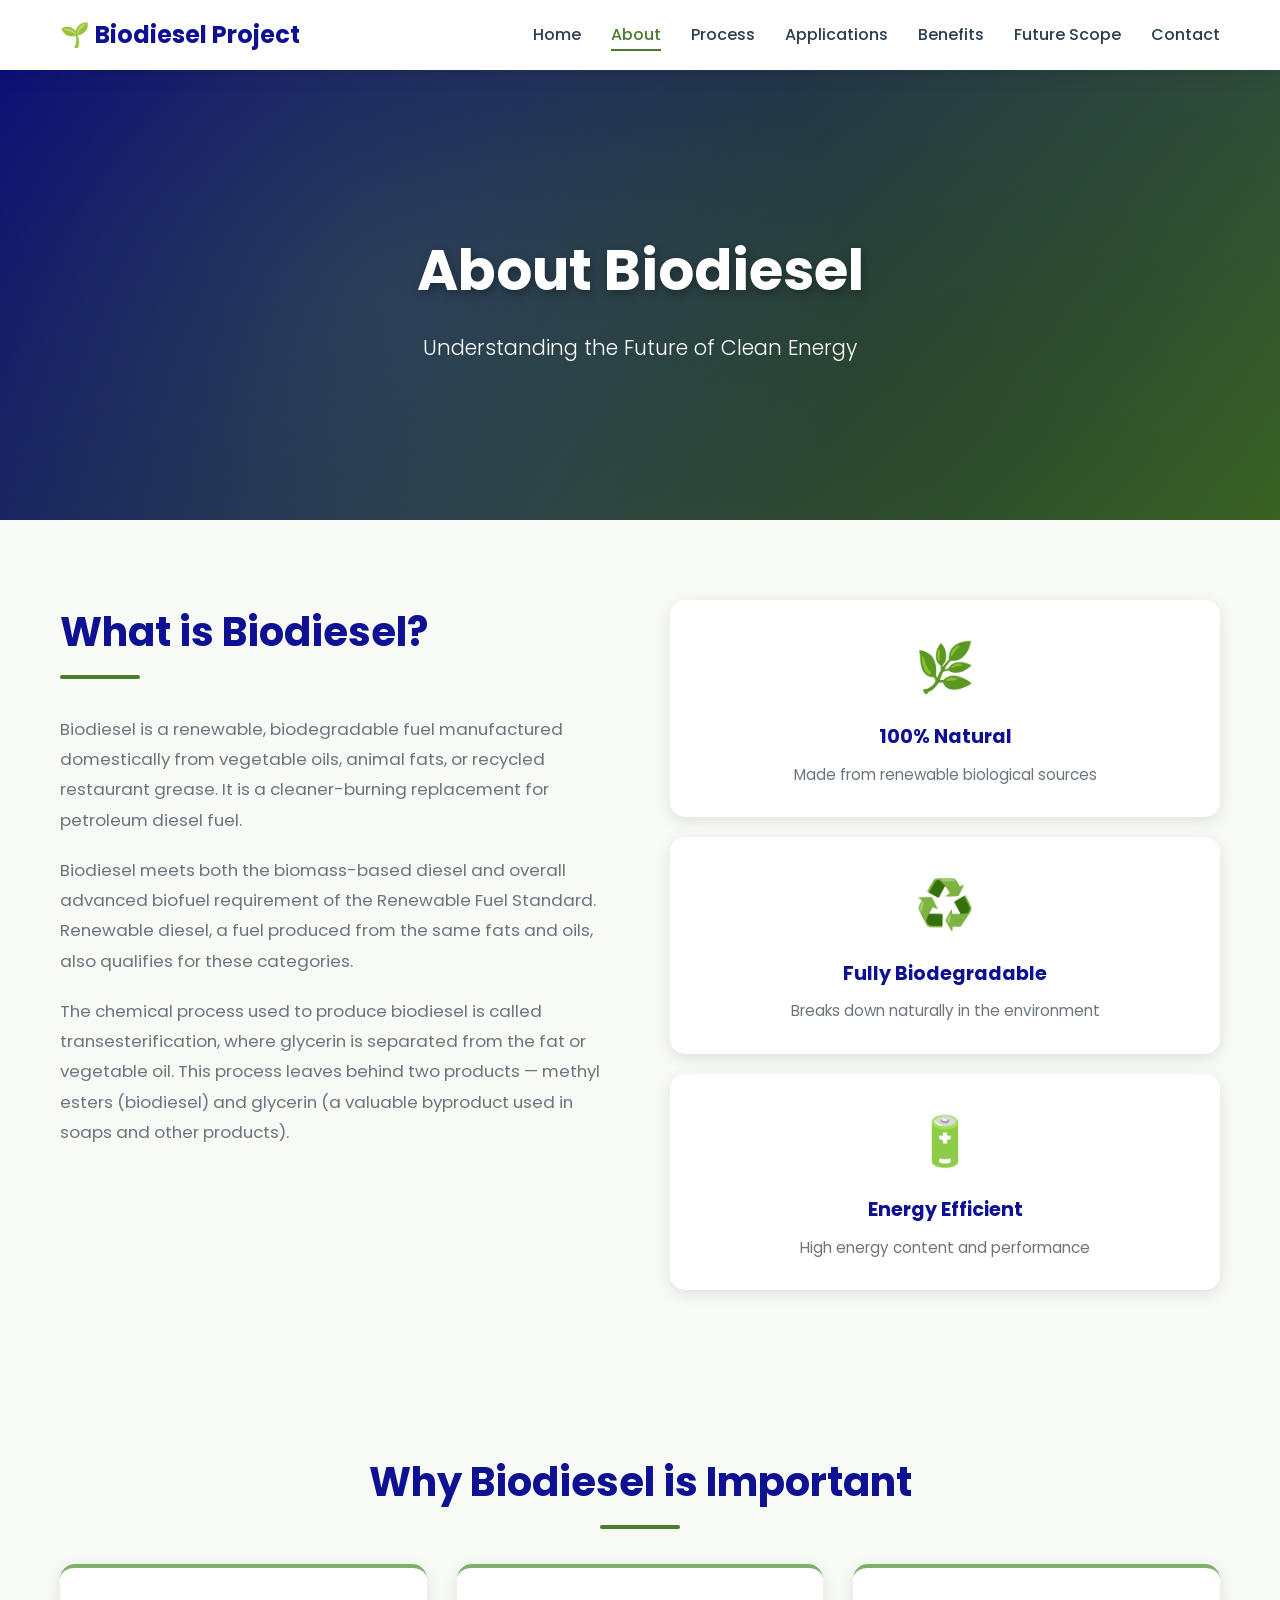
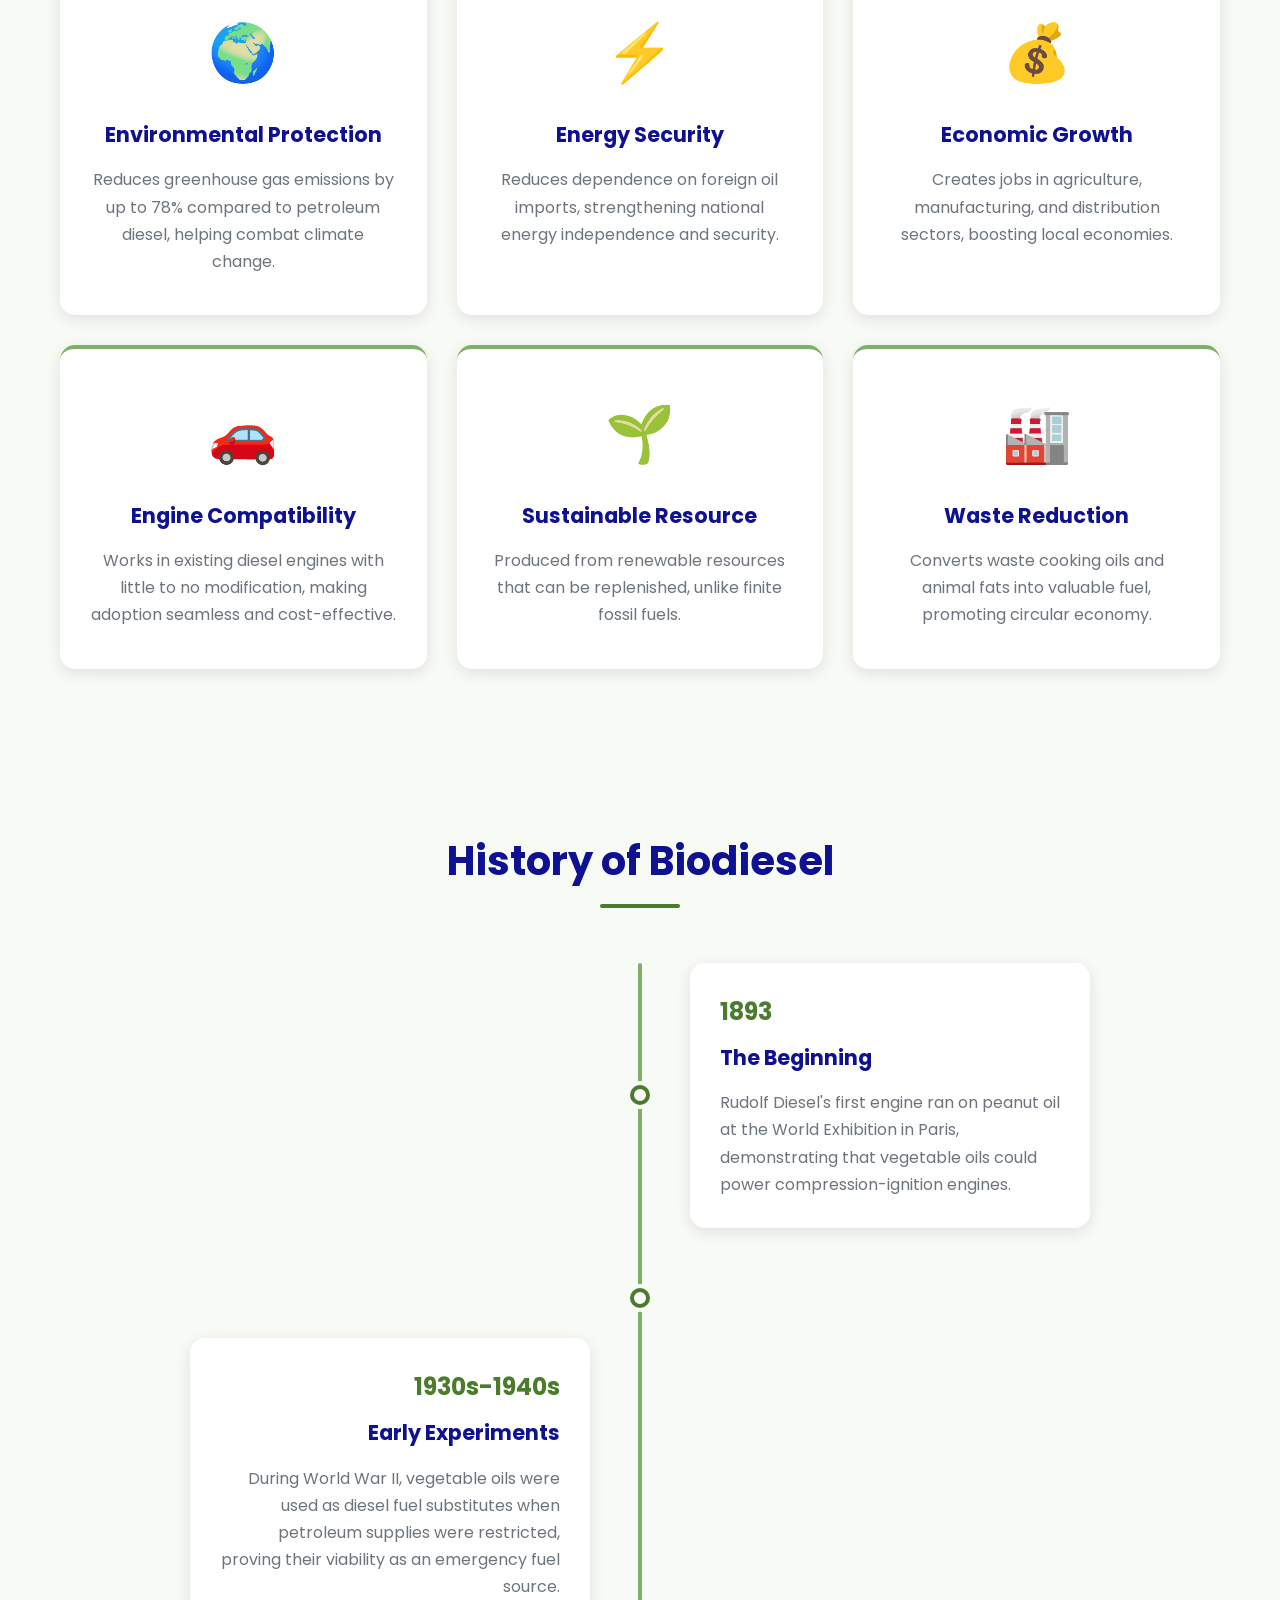
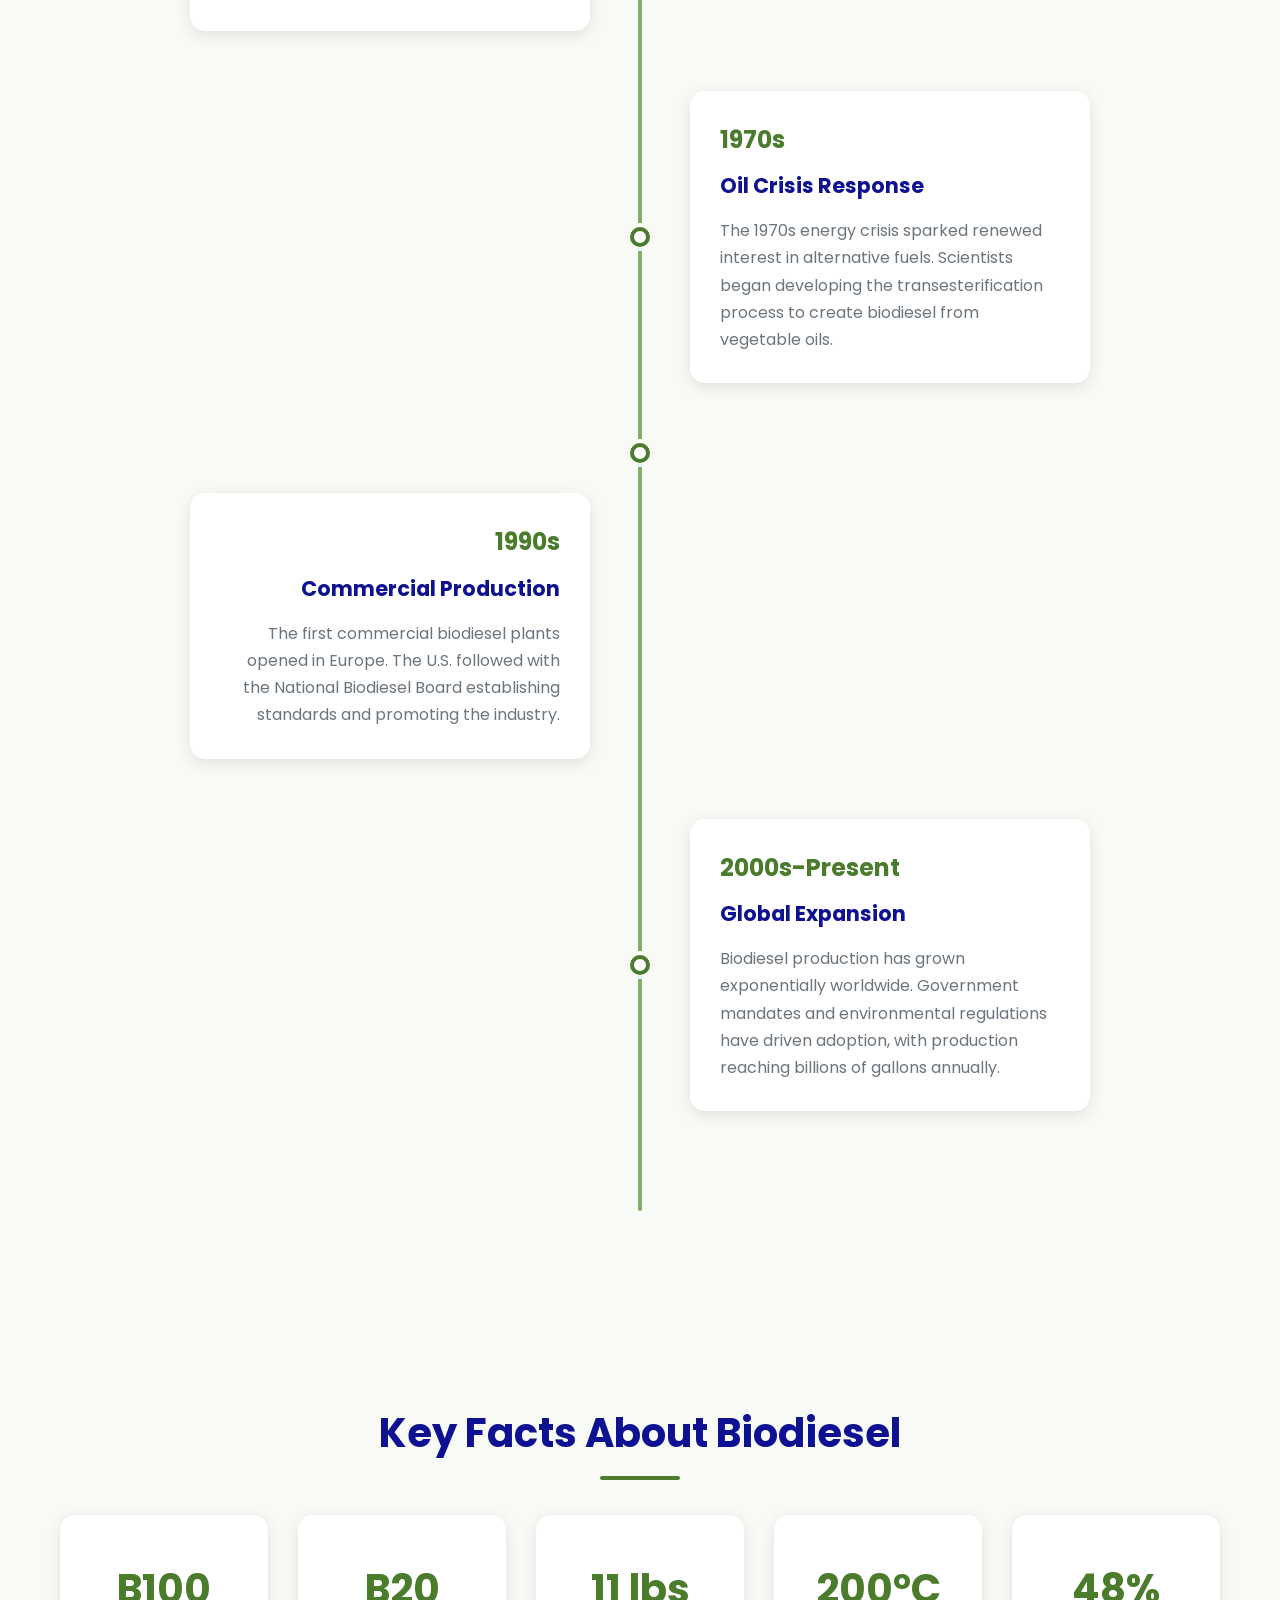
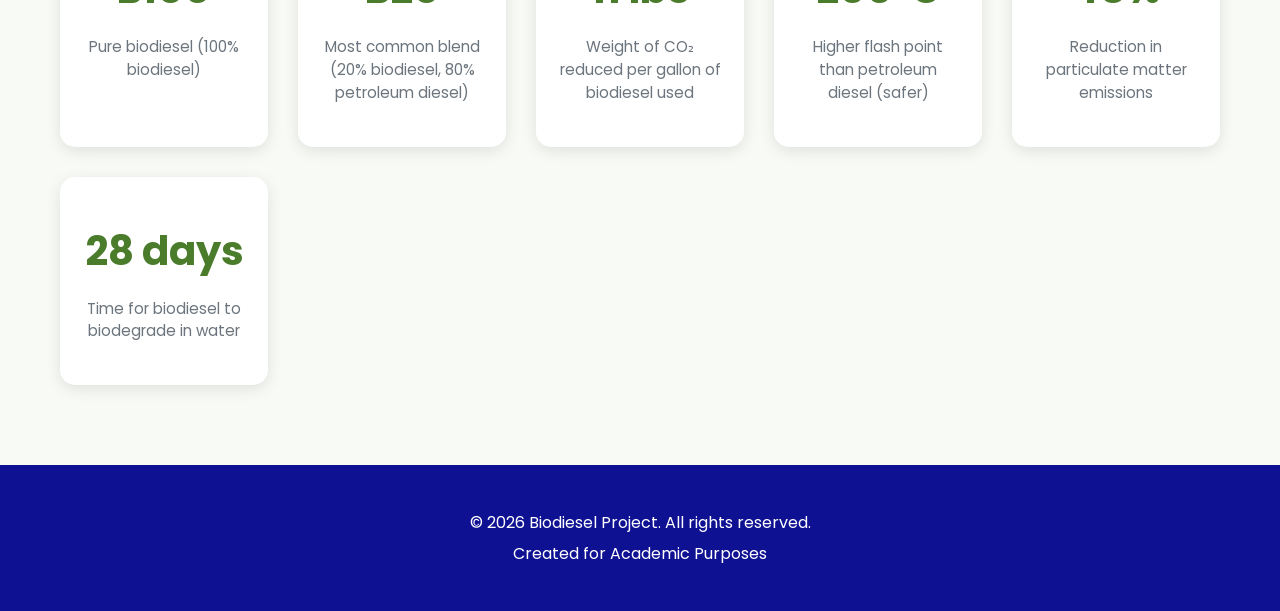
==== about.html @ 15bb2aa9 "done" ====
<!DOCTYPE html>
<html lang="en">
<head>
    <meta charset="UTF-8">
    <meta name="viewport" content="width=device-width, initial-scale=1.0">
    <title>About Biodiesel - Renewable & Eco-Friendly Fuel</title>
    <link rel="stylesheet" href="styles.css">
    <link href="https://fonts.googleapis.com/css2?family=Poppins:wght@300;400;600;700&display=swap" rel="stylesheet">
</head>
<body>
    <!-- Navigation -->
    <nav class="navbar">
        <div class="nav-container">
            <div class="nav-logo">🌱 Biodiesel Project</div>
            <ul class="nav-menu">
                <li><a href="index.html" class="nav-link">Home</a></li>
                <li><a href="about.html" class="nav-link active">About</a></li>
                <li><a href="process.html" class="nav-link">Process</a></li>
                <li><a href="applications.html" class="nav-link">Applications</a></li>
                <li><a href="benefits.html" class="nav-link">Benefits</a></li>
                <li><a href="future.html" class="nav-link">Future Scope</a></li>
                <li><a href="contact.html" class="nav-link">Contact</a></li>
            </ul>
            <div class="hamburger">
                <span></span>
                <span></span>
                <span></span>
            </div>
        </div>
    </nav>

    <!-- Page Header -->
    <section class="page-header">
        <div class="header-overlay"></div>
        <div class="header-content">
            <h1 class="page-title fade-in-up">About Biodiesel</h1>
            <p class="page-subtitle fade-in-up">Understanding the Future of Clean Energy</p>
        </div>
    </section>

    <!-- What is Biodiesel -->
    <section class="content-section">
        <div class="container">
            <div class="content-grid">
                <div class="content-text slide-in-left">
                    <h2 class="section-title">What is Biodiesel?</h2>
                    <p class="content-paragraph">
                        Biodiesel is a renewable, biodegradable fuel manufactured domestically from vegetable oils, 
                        animal fats, or recycled restaurant grease. It is a cleaner-burning replacement for petroleum 
                        diesel fuel.
                    </p>
                    <p class="content-paragraph">
                        Biodiesel meets both the biomass-based diesel and overall advanced biofuel requirement of the 
                        Renewable Fuel Standard. Renewable diesel, a fuel produced from the same fats and oils, also 
                        qualifies for these categories.
                    </p>
                    <p class="content-paragraph">
                        The chemical process used to produce biodiesel is called transesterification, where glycerin 
                        is separated from the fat or vegetable oil. This process leaves behind two products — methyl 
                        esters (biodiesel) and glycerin (a valuable byproduct used in soaps and other products).
                    </p>
                </div>
                <div class="content-visual slide-in-right">
                    <div class="visual-card">
                        <div class="icon-large">🌿</div>
                        <h3>100% Natural</h3>
                        <p>Made from renewable biological sources</p>
                    </div>
                    <div class="visual-card">
                        <div class="icon-large">♻️</div>
                        <h3>Fully Biodegradable</h3>
                        <p>Breaks down naturally in the environment</p>
                    </div>
                    <div class="visual-card">
                        <div class="icon-large">🔋</div>
                        <h3>Energy Efficient</h3>
                        <p>High energy content and performance</p>
                    </div>
                </div>
            </div>
        </div>
    </section>

    <!-- Why Biodiesel -->
    <section class="content-section alt-bg">
        <div class="container">
            <h2 class="section-title slide-in-left">Why Biodiesel is Important</h2>
            <div class="importance-grid fade-in-cards">
                <div class="importance-card">
                    <div class="importance-icon">🌍</div>
                    <h3>Environmental Protection</h3>
                    <p>Reduces greenhouse gas emissions by up to 78% compared to petroleum diesel, helping combat climate change.</p>
                </div>
                <div class="importance-card">
                    <div class="importance-icon">⚡</div>
                    <h3>Energy Security</h3>
                    <p>Reduces dependence on foreign oil imports, strengthening national energy independence and security.</p>
                </div>
                <div class="importance-card">
                    <div class="importance-icon">💰</div>
                    <h3>Economic Growth</h3>
                    <p>Creates jobs in agriculture, manufacturing, and distribution sectors, boosting local economies.</p>
                </div>
                <div class="importance-card">
                    <div class="importance-icon">🚗</div>
                    <h3>Engine Compatibility</h3>
                    <p>Works in existing diesel engines with little to no modification, making adoption seamless and cost-effective.</p>
                </div>
                <div class="importance-card">
                    <div class="importance-icon">🌱</div>
                    <h3>Sustainable Resource</h3>
                    <p>Produced from renewable resources that can be replenished, unlike finite fossil fuels.</p>
                </div>
                <div class="importance-card">
                    <div class="importance-icon">🏭</div>
                    <h3>Waste Reduction</h3>
                    <p>Converts waste cooking oils and animal fats into valuable fuel, promoting circular economy.</p>
                </div>
            </div>
        </div>
    </section>

    <!-- History -->
    <section class="content-section">
        <div class="container">
            <h2 class="section-title slide-in-left">History of Biodiesel</h2>
            <div class="timeline">
                <div class="timeline-item slide-in-left">
                    <div class="timeline-marker">
                        <div class="timeline-dot"></div>
                    </div>
                    <div class="timeline-content">
                        <div class="timeline-year">1893</div>
                        <h3>The Beginning</h3>
                        <p>
                            Rudolf Diesel's first engine ran on peanut oil at the World Exhibition in Paris, 
                            demonstrating that vegetable oils could power compression-ignition engines.
                        </p>
                    </div>
                </div>
                <div class="timeline-item slide-in-right">
                    <div class="timeline-marker">
                        <div class="timeline-dot"></div>
                    </div>
                    <div class="timeline-content">
                        <div class="timeline-year">1930s-1940s</div>
                        <h3>Early Experiments</h3>
                        <p>
                            During World War II, vegetable oils were used as diesel fuel substitutes when petroleum 
                            supplies were restricted, proving their viability as an emergency fuel source.
                        </p>
                    </div>
                </div>
                <div class="timeline-item slide-in-left">
                    <div class="timeline-marker">
                        <div class="timeline-dot"></div>
                    </div>
                    <div class="timeline-content">
                        <div class="timeline-year">1970s</div>
                        <h3>Oil Crisis Response</h3>
                        <p>
                            The 1970s energy crisis sparked renewed interest in alternative fuels. Scientists began 
                            developing the transesterification process to create biodiesel from vegetable oils.
                        </p>
                    </div>
                </div>
                <div class="timeline-item slide-in-right">
                    <div class="timeline-marker">
                        <div class="timeline-dot"></div>
                    </div>
                    <div class="timeline-content">
                        <div class="timeline-year">1990s</div>
                        <h3>Commercial Production</h3>
                        <p>
                            The first commercial biodiesel plants opened in Europe. The U.S. followed with the 
                            National Biodiesel Board establishing standards and promoting the industry.
                        </p>
                    </div>
                </div>
                <div class="timeline-item slide-in-left">
                    <div class="timeline-marker">
                        <div class="timeline-dot"></div>
                    </div>
                    <div class="timeline-content">
                        <div class="timeline-year">2000s-Present</div>
                        <h3>Global Expansion</h3>
                        <p>
                            Biodiesel production has grown exponentially worldwide. Government mandates and 
                            environmental regulations have driven adoption, with production reaching billions of gallons annually.
                        </p>
                    </div>
                </div>
            </div>
        </div>
    </section>

    <!-- Key Facts -->
    <section class="content-section alt-bg">
        <div class="container">
            <h2 class="section-title slide-in-left">Key Facts About Biodiesel</h2>
            <div class="facts-grid fade-in-cards">
                <div class="fact-card">
                    <div class="fact-number">B100</div>
                    <p>Pure biodiesel (100% biodiesel)</p>
                </div>
                <div class="fact-card">
                    <div class="fact-number">B20</div>
                    <p>Most common blend (20% biodiesel, 80% petroleum diesel)</p>
                </div>
                <div class="fact-card">
                    <div class="fact-number">11 lbs</div>
                    <p>Weight of CO₂ reduced per gallon of biodiesel used</p>
                </div>
                <div class="fact-card">
                    <div class="fact-number">200°C</div>
                    <p>Higher flash point than petroleum diesel (safer)</p>
                </div>
                <div class="fact-card">
                    <div class="fact-number">48%</div>
                    <p>Reduction in particulate matter emissions</p>
                </div>
                <div class="fact-card">
                    <div class="fact-number">28 days</div>
                    <p>Time for biodiesel to biodegrade in water</p>
                </div>
            </div>
        </div>
    </section>

    <!-- Footer -->
    <footer class="footer">
        <div class="container">
            <p>&copy; 2026 Biodiesel Project. All rights reserved.</p>
            <p>Created for Academic Purposes</p>
        </div>
    </footer>

    <script src="script.js"></script>
</body>
</html>
---- styles.css ----
* {
    margin: 0;
    padding: 0;
    box-sizing: border-box;
}

:root {
    --primary-green: #0f1193;
    --accent-green: #4a7c2c;
    --light-green: #7fb069;
    --bg-light: #f8faf6;
    --bg-white: #ffffff;
    --text-dark: #2c3e50;
    --text-light: #6c757d;
    --shadow: rgba(0, 0, 0, 0.1);
    --transition: all 0.3s cubic-bezier(0.4, 0, 0.2, 1);
}

body {
    font-family: 'Poppins', sans-serif;
    color: var(--text-dark);
    background-color: var(--bg-light);
    line-height: 1.6;
    overflow-x: hidden;
}

.container {
    max-width: 1200px;
    margin: 0 auto;
    padding: 0 20px;
}

/* ========================
   NAVIGATION
   ======================== */

.navbar {
    position: fixed;
    top: 0;
    width: 100%;
    background: rgba(255, 255, 255, 0.95);
    backdrop-filter: blur(10px);
    box-shadow: 0 2px 20px var(--shadow);
    z-index: 1000;
    transition: var(--transition);
}

.nav-container {
    max-width: 1200px;
    margin: 0 auto;
    padding: 0 20px;
    display: flex;
    justify-content: space-between;
    align-items: center;
    height: 70px;
}

.nav-logo {
    font-size: 1.5rem;
    font-weight: 700;
    color: var(--primary-green);
    cursor: pointer;
}

.nav-menu {
    display: flex;
    list-style: none;
    gap: 30px;
}

.nav-link {
    color: var(--text-dark);
    text-decoration: none;
    font-weight: 500;
    position: relative;
    transition: var(--transition);
    padding: 5px 0;
}

.nav-link::after {
    content: '';
    position: absolute;
    bottom: 0;
    left: 0;
    width: 0;
    height: 2px;
    background: var(--accent-green);
    transition: var(--transition);
}

.nav-link:hover::after,
.nav-link.active::after {
    width: 100%;
}

.nav-link.active {
    color: var(--accent-green);
}

.hamburger {
    display: none;
    flex-direction: column;
    cursor: pointer;
    gap: 4px;
}

.hamburger span {
    width: 25px;
    height: 3px;
    background: var(--primary-green);
    border-radius: 3px;
    transition: var(--transition);
}

/* ========================
   HERO SECTION
   ======================== */

.hero {
    position: relative;
    height: 100vh;
    display: flex;
    align-items: center;
    justify-content: center;
    background-image: url(images/new.image.jpeg);
   
    background-size: cover;
    /* background: linear-gradient(135deg, var(--primary-green) 0%, var(--accent-green) 100%); */
    
}

.hero::before {
    content: '';
    position: absolute;
    width: 200%;
    height: 200%;
    background: 
        radial-gradient(circle at 20% 50%, rgba(127, 176, 105, 0.2) 0%, transparent 50%),
        radial-gradient(circle at 80% 80%, rgba(45, 80, 22, 0.3) 0%, transparent 50%);
    animation: gradient-shift 15s ease infinite;
}

@keyframes gradient-shift {
    0%, 100% { transform: translate(0, 0) rotate(0deg); }
    50% { transform: translate(-10%, -10%) rotate(5deg); }
}

.hero-overlay {
    position: absolute;
    inset: 0;
    background: rgba(0, 0, 0, 0.3);
}

.hero-content {
    position: relative;
    text-align: center;
    color: white;
    z-index: 2;
    padding: 20px;
}

.hero-title {
    font-size: 5rem;
    font-weight: 700;
    margin-bottom: 10px;
    text-shadow: 2px 4px 10px rgba(0, 0, 0, 0.3);
    letter-spacing: 2px;
}

.hero-subtitle {
    font-size: 2rem;
    font-weight: 400;
    margin-bottom: 15px;
    opacity: 0.95;
}

.hero-tagline {
    font-size: 1.2rem;
    margin-bottom: 40px;
    opacity: 0.9;
    font-weight: 300;
}

.hero-cta {
    display: flex;
    gap: 20px;
    justify-content: center;
    flex-wrap: wrap;
}

.btn {
    padding: 15px 40px;
    border-radius: 50px;
    text-decoration: none;
    font-weight: 600;
    transition: var(--transition);
    cursor: pointer;
    border: none;
    font-size: 1rem;
}

.btn-primary {
    background: white;
    color: var(--primary-green);
    box-shadow: 0 4px 15px rgba(0, 0, 0, 0.2);
}

.btn-primary:hover {
    transform: translateY(-3px);
    box-shadow: 0 6px 25px rgba(0, 0, 0, 0.3);
}

.btn-secondary {
    background: transparent;
    color: white;
    border: 2px solid white;
}

.btn-secondary:hover {
    background: white;
    color: var(--primary-green);
    transform: translateY(-3px);
}

.scroll-indicator {
    position: absolute;
    bottom: 40px;
    left: 50%;
    transform: translateX(-50%);
}

.scroll-arrow {
    width: 30px;
    height: 50px;
    border: 2px solid white;
    border-radius: 20px;
    position: relative;
}

.scroll-arrow::after {
    content: '';
    position: absolute;
    top: 10px;
    left: 50%;
    transform: translateX(-50%);
    width: 6px;
    height: 6px;
    background: white;
    border-radius: 50%;
    animation: scroll-down 2s infinite;
}

@keyframes scroll-down {
    0% { top: 10px; opacity: 1; }
    100% { top: 30px; opacity: 0; }
}

/* ========================
   ANIMATIONS
   ======================== */

.fade-in-up {
    opacity: 0;
    animation: fadeInUp 1s ease forwards;
}

@keyframes fadeInUp {
    to {
        opacity: 1;
        transform: translateY(0);
    }
    from {
        opacity: 0;
        transform: translateY(30px);
    }
}

.fade-in-cards {
    opacity: 0;
}

.fade-in-cards.animate {
    animation: fadeIn 0.8s ease forwards;
}

@keyframes fadeIn {
    to { opacity: 1; }
}

.slide-in-left {
    opacity: 0;
    transform: translateX(-50px);
}

.slide-in-left.animate {
    animation: slideInLeft 0.8s ease forwards;
}

@keyframes slideInLeft {
    to {
        opacity: 1;
        transform: translateX(0);
    }
}

.slide-in-right {
    opacity: 0;
    transform: translateX(50px);
}

.slide-in-right.animate {
    animation: slideInRight 0.8s ease forwards;
}

@keyframes slideInRight {
    to {
        opacity: 1;
        transform: translateX(0);
    }
}

/* ========================
   SECTIONS
   ======================== */

.project-details {
    padding: 80px 0;
    background: white;
}

.detail-grid {
    display: grid;
    grid-template-columns: repeat(auto-fit, minmax(300px, 1fr));
    gap: 30px;
    margin-top: 40px;
}

.detail-card {
    background: var(--bg-light);
    padding: 40px 30px;
    border-radius: 15px;
    text-align: center;
    transition: var(--transition);
    border: 2px solid transparent;
}

.detail-card:hover {
    transform: translateY(-10px);
    box-shadow: 0 10px 30px var(--shadow);
    border-color: var(--light-green);
}

.detail-icon {
    font-size: 3rem;
    margin-bottom: 20px;
}

.detail-card h3 {
    font-size: 1.5rem;
    color: var(--primary-green);
    margin-bottom: 10px;
}

.detail-card p {
    color: var(--text-light);
    font-size: 1rem;
}

.detail-meta {
    font-size: 0.9rem;
    margin-top: 5px;
}

/* ========================
   TEAM SECTION
   ======================== */

.team-section {
    padding: 80px 0;
    background: var(--bg-light);
}

.section-title {
    font-size: 2.5rem;
    color: var(--primary-green);
    text-align: center;
    margin-bottom: 50px;
    position: relative;
}

.section-title::after {
    content: '';
    position: absolute;
    bottom: -15px;
    left: 50%;
    transform: translateX(-50%);
    width: 80px;
    height: 4px;
    background: var(--accent-green);
    border-radius: 2px;
}

.team-grid {
    display: grid;
    grid-template-columns: repeat(auto-fit, minmax(250px, 1fr));
    gap: 30px;
}

.team-card {
    background: white;
    padding: 40px 20px;
    border-radius: 15px;
    text-align: center;
    transition: var(--transition);
    box-shadow: 0 4px 15px var(--shadow);
}

.team-card:hover {
    transform: translateY(-10px) scale(1.02);
    box-shadow: 0 8px 25px rgba(74, 124, 44, 0.2);
}

.team-avatar {
    font-size: 4rem;
    margin-bottom: 20px;
}

.team-card h3 {
    font-size: 1.3rem;
    color: var(--primary-green);
    margin-bottom: 8px;
}

.team-role {
    color: var(--accent-green);
    font-weight: 500;
    margin-bottom: 5px;
}

.team-id {
    color: var(--text-light);
    font-size: 0.9rem;
}

/* ========================
   INTRO SECTION
   ======================== */

.intro-section {
    padding: 80px 0;
    background: white;
}

.intro-content {
    display: grid;
    grid-template-columns: 1fr 1fr;
    gap: 60px;
    align-items: center;
}

.intro-text h2 {
    text-align: left;
}

.intro-text h2::after {
    left: 0;
    transform: none;
}

.intro-paragraph {
    margin-bottom: 20px;
    color: var(--text-light);
    line-height: 1.8;
    font-size: 1.05rem;
}

.intro-stats {
    display: flex;
    gap: 30px;
    margin-top: 40px;
}

.stat-item {
    text-align: center;
}

.stat-number {
    font-size: 2.5rem;
    font-weight: 700;
    color: var(--accent-green);
    margin-bottom: 5px;
}

.stat-label {
    color: var(--text-light);
    font-size: 0.9rem;
}

.intro-image {
    position: relative;
}

.image-placeholder {
    background: linear-gradient(135deg, var(--light-green), var(--accent-green));
    border-radius: 20px;
    height: 400px;
    display: flex;
    align-items: center;
    justify-content: center;
    position: relative;
    overflow: hidden;
    box-shadow: 0 10px 40px rgba(74, 124, 44, 0.3);
}

.fuel-drop-animation {
    position: relative;
    width: 100%;
    height: 100%;
}

.drop {
    position: absolute;
    width: 20px;
    height: 30px;
    background: rgba(255, 255, 255, 0.6);
    border-radius: 50% 50% 50% 0;
    transform: rotate(-45deg);
    animation: dropFall 3s ease-in-out infinite;
}

.drop:nth-child(1) {
    left: 30%;
    animation-delay: 0s;
}

.drop:nth-child(2) {
    left: 50%;
    animation-delay: 1s;
}

.drop:nth-child(3) {
    left: 70%;
    animation-delay: 2s;
}

@keyframes dropFall {
    0% {
        top: -10%;
        opacity: 0;
    }
    10% {
        opacity: 1;
    }
    90% {
        opacity: 1;
    }
    100% {
        top: 110%;
        opacity: 0;
    }
}

/* ========================
   FOOTER
   ======================== */

.footer {
    background: var(--primary-green);
    color: white;
    padding: 40px 0;
    text-align: center;
}

.footer p {
    margin: 5px 0;
}

/* ========================
   PAGE HEADER
   ======================== */

.page-header {
    position: relative;
    height: 50vh;
    min-height: 400px;
    display: flex;
    align-items: center;
    justify-content: center;
    background: linear-gradient(135deg, var(--primary-green) 0%, var(--accent-green) 100%);
    margin-top: 70px;
    overflow: hidden;
}

.page-header::before {
    content: '';
    position: absolute;
    inset: 0;
    background: 
        radial-gradient(circle at 30% 50%, rgba(127, 176, 105, 0.2) 0%, transparent 50%),
        radial-gradient(circle at 70% 70%, rgba(45, 80, 22, 0.3) 0%, transparent 50%);
    animation: gradient-shift 12s ease infinite;
}

.header-overlay {
    position: absolute;
    inset: 0;
    background: rgba(0, 0, 0, 0.2);
}

.header-content {
    position: relative;
    text-align: center;
    color: white;
    z-index: 2;
    padding: 20px;
}

.page-title {
    font-size: 3.5rem;
    font-weight: 700;
    margin-bottom: 15px;
    text-shadow: 2px 4px 10px rgba(0, 0, 0, 0.3);
}

.page-subtitle {
    font-size: 1.3rem;
    opacity: 0.95;
    font-weight: 300;
}

/* ========================
   CONTENT SECTIONS
   ======================== */

.content-section {
    padding: 80px 0;
}

.alt-bg {
    background: var(--bg-light);
}

.content-grid {
    display: grid;
    grid-template-columns: 1fr 1fr;
    gap: 60px;
    align-items: start;
}

.content-text h2 {
    text-align: left;
}

.content-text h2::after {
    left: 0;
    transform: none;
}

.content-paragraph {
    margin-bottom: 20px;
    color: var(--text-light);
    line-height: 1.8;
    font-size: 1.05rem;
}

.content-visual {
    display: flex;
    flex-direction: column;
    gap: 20px;
}

.visual-card {
    background: white;
    padding: 30px;
    border-radius: 15px;
    text-align: center;
    box-shadow: 0 4px 15px var(--shadow);
    transition: var(--transition);
}

.visual-card:hover {
    transform: translateX(10px);
    box-shadow: 0 8px 25px rgba(74, 124, 44, 0.2);
}

.icon-large {
    font-size: 3rem;
    margin-bottom: 15px;
}

.visual-card h3 {
    color: var(--primary-green);
    margin-bottom: 10px;
    font-size: 1.2rem;
}

.visual-card p {
    color: var(--text-light);
    font-size: 0.95rem;
}

/* ========================
   IMPORTANCE GRID
   ======================== */

.importance-grid {
    display: grid;
    grid-template-columns: repeat(auto-fit, minmax(300px, 1fr));
    gap: 30px;
    margin-top: 50px;
}

.importance-card {
    background: white;
    padding: 40px 30px;
    border-radius: 15px;
    text-align: center;
    transition: var(--transition);
    box-shadow: 0 4px 15px var(--shadow);
    border-top: 4px solid var(--light-green);
}

.importance-card:hover {
    transform: translateY(-10px);
    box-shadow: 0 10px 30px rgba(74, 124, 44, 0.2);
    border-top-color: var(--accent-green);
}

.importance-icon {
    font-size: 3.5rem;
    margin-bottom: 20px;
}

.importance-card h3 {
    color: var(--primary-green);
    margin-bottom: 15px;
    font-size: 1.3rem;
}

.importance-card p {
    color: var(--text-light);
    line-height: 1.7;
    font-size: 1rem;
}

/* ========================
   TIMELINE
   ======================== */

.timeline {
    position: relative;
    max-width: 900px;
    margin: 50px auto;
    padding: 20px 0;
}

.timeline::before {
    content: '';
    position: absolute;
    left: 50%;
    transform: translateX(-50%);
    width: 4px;
    height: 100%;
    background: var(--light-green);
    border-radius: 2px;
}

.timeline-item {
    display: grid;
    grid-template-columns: 1fr 40px 1fr;
    gap: 30px;
    margin-bottom: 60px;
    position: relative;
}

.timeline-item:nth-child(even) .timeline-content {
    grid-column: 1;
    text-align: right;
}

.timeline-item:nth-child(even) .timeline-marker {
    grid-column: 2;
}

.timeline-item:nth-child(odd) .timeline-content {
    grid-column: 3;
    text-align: left;
}

.timeline-item:nth-child(odd) .timeline-marker {
    grid-column: 2;
}

.timeline-marker {
    display: flex;
    justify-content: center;
    align-items: center;
}

.timeline-dot {
    width: 20px;
    height: 20px;
    background: white;
    border: 4px solid var(--accent-green);
    border-radius: 50%;
    box-shadow: 0 0 0 4px var(--bg-light);
    position: relative;
    z-index: 2;
}

.timeline-content {
    background: white;
    padding: 30px;
    border-radius: 15px;
    box-shadow: 0 4px 15px var(--shadow);
    transition: var(--transition);
}

.timeline-content:hover {
    transform: scale(1.03);
    box-shadow: 0 8px 25px rgba(74, 124, 44, 0.2);
}

.timeline-year {
    font-size: 1.5rem;
    font-weight: 700;
    color: var(--accent-green);
    margin-bottom: 10px;
}

.timeline-content h3 {
    color: var(--primary-green);
    margin-bottom: 15px;
    font-size: 1.3rem;
}

.timeline-content p {
    color: var(--text-light);
    line-height: 1.7;
}

/* ========================
   FACTS GRID
   ======================== */

.facts-grid {
    display: grid;
    grid-template-columns: repeat(auto-fit, minmax(200px, 1fr));
    gap: 30px;
    margin-top: 50px;
}

.fact-card {
    background: white;
    padding: 40px 20px;
    border-radius: 15px;
    text-align: center;
    box-shadow: 0 4px 15px var(--shadow);
    transition: var(--transition);
    border: 2px solid transparent;
}

.fact-card:hover {
    transform: translateY(-5px) rotate(2deg);
    box-shadow: 0 10px 30px rgba(74, 124, 44, 0.2);
    border-color: var(--light-green);
}

.fact-number {
    font-size: 2.5rem;
    font-weight: 700;
    color: var(--accent-green);
    margin-bottom: 15px;
}

.fact-card p {
    color: var(--text-light);
    font-size: 0.95rem;
    line-height: 1.5;
}

/* ========================
   RESPONSIVE DESIGN
   ======================== */

@media (max-width: 768px) {
    .nav-menu {
        position: fixed;
        left: -100%;
        top: 70px;
        flex-direction: column;
        background: white;
        width: 100%;
        text-align: center;
        transition: var(--transition);
        box-shadow: 0 10px 27px var(--shadow);
        padding: 20px 0;
    }

    .nav-menu.active {
        left: 0;
    }

    .hamburger {
        display: flex;
    }

    .hamburger.active span:nth-child(1) {
        transform: rotate(45deg) translate(5px, 5px);
    }

    .hamburger.active span:nth-child(2) {
        opacity: 0;
    }

    .hamburger.active span:nth-child(3) {
        transform: rotate(-45deg) translate(7px, -6px);
    }

    .hero-title {
        font-size: 3rem;
    }

    .hero-subtitle {
        font-size: 1.5rem;
    }

    .intro-content {
        grid-template-columns: 1fr;
    }

    .intro-stats {
        flex-wrap: wrap;
    }

    .detail-grid,
    .team-grid {
        grid-template-columns: 1fr;
    }

    .page-title {
        font-size: 2.5rem;
    }

    .content-grid {
        grid-template-columns: 1fr;
        gap: 40px;
    }

    .timeline::before {
        left: 20px;
    }

    .timeline-item {
        grid-template-columns: 40px 1fr;
        gap: 20px;
    }

    .timeline-item:nth-child(even) .timeline-content,
    .timeline-item:nth-child(odd) .timeline-content {
        grid-column: 2;
        text-align: left;
    }

    .timeline-item:nth-child(even) .timeline-marker,
    .timeline-item:nth-child(odd) .timeline-marker {
        grid-column: 1;
    }
}

/* ========================
   APPLICATIONS PAGE
   ======================== */

.applications-grid {
    display: grid;
    grid-template-columns: repeat(auto-fit, minmax(320px, 1fr));
    gap: 30px;
    margin-top: 50px;
}

.app-card {
    background: white;
    padding: 40px 30px;
    border-radius: 20px;
    box-shadow: 0 4px 20px var(--shadow);
    transition: var(--transition);
    border-top: 4px solid var(--light-green);
    position: relative;
    overflow: hidden;
}

.app-card::before {
    content: '';
    position: absolute;
    top: 0;
    left: -100%;
    width: 100%;
    height: 100%;
    background: linear-gradient(90deg, transparent, rgba(127, 176, 105, 0.1), transparent);
    transition: left 0.5s ease;
}

.app-card:hover::before {
    left: 100%;
}

.app-card:hover {
    transform: translateY(-10px);
    box-shadow: 0 12px 35px rgba(74, 124, 44, 0.2);
    border-top-color: var(--accent-green);
}

.app-icon {
    font-size: 4rem;
    margin-bottom: 20px;
    text-align: center;
    animation: iconFloat 3s ease-in-out infinite;
}

@keyframes iconFloat {
    0%, 100% { transform: translateY(0); }
    50% { transform: translateY(-10px); }
}

.app-card h3 {
    color: var(--primary-green);
    font-size: 1.4rem;
    margin-bottom: 15px;
}

.app-card p {
    color: var(--text-light);
    line-height: 1.8;
    font-size: 1rem;
    margin-bottom: 20px;
}

.app-stats {
    display: flex;
    gap: 10px;
    flex-wrap: wrap;
}

.stat-badge {
    background: linear-gradient(135deg, var(--light-green), var(--accent-green));
    color: white;
    padding: 8px 20px;
    border-radius: 20px;
    font-size: 0.9rem;
    font-weight: 600;
}

/* Sector Cards */
.sector-grid {
    display: grid;
    grid-template-columns: repeat(auto-fit, minmax(450px, 1fr));
    gap: 30px;
    margin-top: 50px;
}

.sector-card {
    background: white;
    padding: 35px;
    border-radius: 20px;
    box-shadow: 0 4px 20px var(--shadow);
    transition: var(--transition);
}

.sector-card:hover {
    transform: scale(1.02);
    box-shadow: 0 8px 30px rgba(74, 124, 44, 0.2);
}

.sector-header {
    display: flex;
    align-items: center;
    gap: 20px;
    margin-bottom: 25px;
    padding-bottom: 20px;
    border-bottom: 2px solid var(--bg-light);
}

.sector-icon {
    font-size: 3rem;
    flex-shrink: 0;
}

.sector-card h3 {
    color: var(--primary-green);
    font-size: 1.4rem;
}

.sector-list {
    list-style: none;
    padding: 0;
}

.sector-list li {
    padding: 12px 0 12px 35px;
    color: var(--text-light);
    position: relative;
    line-height: 1.6;
    transition: var(--transition);
}

.sector-list li::before {
    content: '✓';
    position: absolute;
    left: 0;
    color: var(--accent-green);
    font-weight: 700;
    font-size: 1.2rem;
}

.sector-list li:hover {
    color: var(--primary-green);
    padding-left: 40px;
}

/* Special Applications */
.special-apps {
    display: grid;
    grid-template-columns: repeat(auto-fit, minmax(350px, 1fr));
    gap: 30px;
    margin-top: 50px;
}

.special-card {
    background: linear-gradient(135deg, white 0%, var(--bg-light) 100%);
    padding: 40px 30px;
    border-radius: 20px;
    box-shadow: 0 4px 20px var(--shadow);
    transition: var(--transition);
    text-align: center;
    border: 2px solid transparent;
}

.special-card:hover {
    transform: translateY(-8px) rotate(1deg);
    box-shadow: 0 12px 35px rgba(74, 124, 44, 0.25);
    border-color: var(--light-green);
}

.special-badge {
    width: 80px;
    height: 80px;
    margin: 0 auto 20px;
    background: linear-gradient(135deg, var(--light-green), var(--accent-green));
    border-radius: 50%;
    display: flex;
    align-items: center;
    justify-content: center;
    font-size: 2.5rem;
    box-shadow: 0 4px 15px rgba(74, 124, 44, 0.3);
}

.special-card h3 {
    color: var(--primary-green);
    font-size: 1.3rem;
    margin-bottom: 15px;
}

.special-card p {
    color: var(--text-light);
    line-height: 1.7;
    font-size: 1rem;
}

/* Blend Cards */
.blend-grid {
    display: grid;
    grid-template-columns: repeat(auto-fit, minmax(280px, 1fr));
    gap: 30px;
    margin-top: 50px;
}

.blend-card {
    background: white;
    padding: 40px 30px;
    border-radius: 20px;
    box-shadow: 0 4px 20px var(--shadow);
    text-align: center;
    transition: var(--transition);
    position: relative;
    overflow: hidden;
}

.blend-card::after {
    content: '';
    position: absolute;
    top: -50%;
    right: -50%;
    width: 200%;
    height: 200%;
    background: radial-gradient(circle, rgba(127, 176, 105, 0.1) 0%, transparent 70%);
    transform: scale(0);
    transition: transform 0.5s ease;
}

.blend-card:hover::after {
    transform: scale(1);
}

.blend-card:hover {
    transform: translateY(-10px);
    box-shadow: 0 12px 40px rgba(74, 124, 44, 0.25);
}

.blend-label {
    width: 100px;
    height: 100px;
    margin: 0 auto 25px;
    background: linear-gradient(135deg, var(--accent-green), var(--primary-green));
    border-radius: 50%;
    display: flex;
    align-items: center;
    justify-content: center;
    font-size: 2rem;
    font-weight: 700;
    color: white;
    box-shadow: 0 6px 20px rgba(74, 124, 44, 0.4);
    position: relative;
    z-index: 1;
}

.blend-card h3 {
    color: var(--primary-green);
    font-size: 1.4rem;
    margin-bottom: 15px;
    position: relative;
    z-index: 1;
}

.blend-card p {
    color: var(--text-light);
    line-height: 1.7;
    margin-bottom: 20px;
    position: relative;
    z-index: 1;
}

.blend-use {
    background: var(--bg-light);
    padding: 10px 20px;
    border-radius: 20px;
    color: var(--accent-green);
    font-weight: 600;
    font-size: 0.9rem;
    position: relative;
    z-index: 1;
}

/* Responsive for Applications */
@media (max-width: 768px) {
    .applications-grid,
    .sector-grid,
    .special-apps,
    .blend-grid {
        grid-template-columns: 1fr;
    }

    .sector-grid {
        gap: 20px;
    }
}

/* ========================
   BENEFITS PAGE
   ======================== */

.benefits-grid {
    display: grid;
    grid-template-columns: repeat(auto-fit, minmax(350px, 1fr));
    gap: 35px;
    margin-top: 50px;
}

.benefit-card {
    background: white;
    padding: 40px 35px;
    border-radius: 20px;
    box-shadow: 0 4px 20px var(--shadow);
    transition: var(--transition);
    position: relative;
    overflow: hidden;
}

.benefit-card::before {
    content: '';
    position: absolute;
    top: 0;
    left: 0;
    width: 5px;
    height: 100%;
    transition: width 0.3s ease;
}

.benefit-card.env::before {
    background: linear-gradient(to bottom, #4caf50, #81c784);
}

.benefit-card.econ::before {
    background: linear-gradient(to bottom, #ff9800, #ffb74d);
}

.benefit-card.tech::before {
    background: linear-gradient(to bottom, #2196f3, #64b5f6);
}

.benefit-card:hover::before {
    width: 100%;
    opacity: 0.1;
}

.benefit-card:hover {
    transform: translateY(-10px);
    box-shadow: 0 15px 40px rgba(0, 0, 0, 0.15);
}

.benefit-icon-wrapper {
    width: 80px;
    height: 80px;
    margin-bottom: 25px;
    background: linear-gradient(135deg, var(--bg-light), white);
    border-radius: 50%;
    display: flex;
    align-items: center;
    justify-content: center;
    box-shadow: 0 4px 15px rgba(0, 0, 0, 0.1);
}

.benefit-icon {
    font-size: 2.5rem;
}

.benefit-card h3 {
    color: var(--primary-green);
    font-size: 1.4rem;
    margin-bottom: 15px;
}

.benefit-card p {
    color: var(--text-light);
    line-height: 1.8;
    margin-bottom: 25px;
}

.benefit-metric {
    display: flex;
    align-items: center;
    gap: 15px;
    padding-top: 20px;
    border-top: 2px solid var(--bg-light);
}

.metric-value {
    font-size: 2rem;
    font-weight: 700;
    color: var(--accent-green);
}

.metric-label {
    font-size: 0.9rem;
    color: var(--text-light);
}

/* Comparison Table */
.comparison-table {
    background: white;
    border-radius: 20px;
    overflow: hidden;
    box-shadow: 0 4px 20px var(--shadow);
    margin-top: 50px;
}

.comparison-header {
    display: grid;
    grid-template-columns: 2fr 1.5fr 1.5fr;
    background: linear-gradient(135deg, var(--primary-green), var(--accent-green));
    color: white;
    font-weight: 600;
    font-size: 1.1rem;
}

.comparison-row {
    display: grid;
    grid-template-columns: 2fr 1.5fr 1.5fr;
    border-bottom: 1px solid var(--bg-light);
    transition: var(--transition);
}

.comparison-row:hover {
    background: var(--bg-light);
}

.comp-col {
    padding: 20px;
    display: flex;
    align-items: center;
}

.comparison-row .comp-col:first-child {
    font-weight: 600;
    color: var(--primary-green);
}

.highlight-green {
    color: var(--accent-green);
    font-weight: 600;
}

/* ========================
   FUTURE SCOPE PAGE
   ======================== */

.trend-grid {
    display: grid;
    grid-template-columns: repeat(auto-fit, minmax(280px, 1fr));
    gap: 30px;
    margin-top: 50px;
}

.trend-card {
    background: white;
    padding: 40px 30px;
    border-radius: 20px;
    box-shadow: 0 4px 20px var(--shadow);
    text-align: center;
    transition: var(--transition);
    position: relative;
    overflow: hidden;
}

.trend-card::after {
    content: '';
    position: absolute;
    bottom: 0;
    left: 0;
    width: 100%;
    height: 4px;
    background: linear-gradient(90deg, var(--light-green), var(--accent-green));
    transform: scaleX(0);
    transition: transform 0.3s ease;
}

.trend-card:hover::after {
    transform: scaleX(1);
}

.trend-card:hover {
    transform: translateY(-10px);
    box-shadow: 0 12px 35px rgba(74, 124, 44, 0.2);
}

.trend-icon {
    font-size: 4rem;
    margin-bottom: 20px;
}

.trend-card h3 {
    color: var(--primary-green);
    font-size: 1.4rem;
    margin-bottom: 15px;
}

.trend-card p {
    color: var(--text-light);
    line-height: 1.7;
    margin-bottom: 20px;
}

.trend-stat {
    font-size: 1.8rem;
    font-weight: 700;
    color: var(--accent-green);
}

/* Innovation Cards */
.innovation-grid {
    display: grid;
    gap: 30px;
    margin-top: 50px;
}

.innovation-card {
    background: white;
    padding: 40px;
    border-radius: 20px;
    box-shadow: 0 4px 20px var(--shadow);
    display: grid;
    grid-template-columns: 80px 1fr;
    gap: 30px;
    align-items: start;
    transition: var(--transition);
}

.innovation-card:hover {
    transform: translateX(10px);
    box-shadow: 0 8px 30px rgba(74, 124, 44, 0.2);
}

.innovation-number {
    width: 80px;
    height: 80px;
    background: linear-gradient(135deg, var(--accent-green), var(--primary-green));
    border-radius: 50%;
    display: flex;
    align-items: center;
    justify-content: center;
    font-size: 2rem;
    font-weight: 700;
    color: white;
    box-shadow: 0 4px 15px rgba(74, 124, 44, 0.3);
}

.innovation-card h3 {
    color: var(--primary-green);
    font-size: 1.5rem;
    margin-bottom: 15px;
}

.innovation-card p {
    color: var(--text-light);
    line-height: 1.8;
}

/* India Content */
.india-content {
    display: grid;
    grid-template-columns: 1.5fr 1fr;
    gap: 50px;
    margin-top: 50px;
}

.india-text h3 {
    color: var(--primary-green);
    font-size: 1.4rem;
    margin-bottom: 15px;
    margin-top: 30px;
}

.india-text h3:first-child {
    margin-top: 0;
}

.india-stats {
    display: grid;
    gap: 20px;
}

.stat-box {
    background: white;
    padding: 30px;
    border-radius: 15px;
    box-shadow: 0 4px 15px var(--shadow);
    text-align: center;
    transition: var(--transition);
}

.stat-box:hover {
    transform: scale(1.05);
    box-shadow: 0 8px 25px rgba(74, 124, 44, 0.2);
}

.stat-box .stat-icon {
    font-size: 2.5rem;
    margin-bottom: 15px;
}

.stat-box .stat-value {
    font-size: 2.5rem;
    font-weight: 700;
    color: var(--accent-green);
    margin-bottom: 10px;
}

.stat-box .stat-label {
    color: var(--text-light);
    font-size: 0.95rem;
}

/* Future Applications */
.future-apps {
    display: grid;
    grid-template-columns: repeat(auto-fit, minmax(280px, 1fr));
    gap: 30px;
    margin-top: 50px;
}

.future-card {
    background: white;
    padding: 40px 30px;
    border-radius: 20px;
    box-shadow: 0 4px 20px var(--shadow);
    text-align: center;
    transition: var(--transition);
}

.future-card:hover {
    transform: translateY(-8px) rotate(-2deg);
    box-shadow: 0 12px 35px rgba(74, 124, 44, 0.25);
}

.future-badge {
    width: 80px;
    height: 80px;
    margin: 0 auto 25px;
    background: linear-gradient(135deg, var(--light-green), var(--accent-green));
    border-radius: 50%;
    display: flex;
    align-items: center;
    justify-content: center;
    font-size: 2.5rem;
    box-shadow: 0 4px 15px rgba(74, 124, 44, 0.3);
}

.future-card h3 {
    color: var(--primary-green);
    font-size: 1.3rem;
    margin-bottom: 15px;
}

.future-card p {
    color: var(--text-light);
    line-height: 1.7;
}

/* Challenge Cards */
.challenge-grid {
    display: grid;
    grid-template-columns: repeat(auto-fit, minmax(400px, 1fr));
    gap: 30px;
    margin-top: 50px;
}

.challenge-card {
    background: white;
    padding: 35px;
    border-radius: 20px;
    box-shadow: 0 4px 20px var(--shadow);
    transition: var(--transition);
}

.challenge-card:hover {
    transform: scale(1.02);
    box-shadow: 0 8px 30px rgba(74, 124, 44, 0.2);
}

.challenge-card h3 {
    color: var(--primary-green);
    font-size: 1.4rem;
    margin-bottom: 20px;
}

.challenge-solution {
    display: flex;
    flex-direction: column;
    gap: 20px;
}

.challenge-part,
.solution-part {
    padding: 20px;
    border-radius: 12px;
}

.challenge-part {
    background: #ffebee;
    border-left: 4px solid #e53935;
}

.solution-part {
    background: #e8f5e9;
    border-left: 4px solid #4caf50;
}

.challenge-part strong,
.solution-part strong {
    display: block;
    margin-bottom: 10px;
    font-size: 1.1rem;
}

.challenge-part p,
.solution-part p {
    color: var(--text-light);
    line-height: 1.7;
    margin: 0;
}

/* Vision Section */
.vision-section {
    padding: 100px 0;
    background: linear-gradient(135deg, var(--primary-green), var(--accent-green));
    color: white;
    text-align: center;
}

.vision-content {
    max-width: 900px;
    margin: 0 auto;
}

.vision-title {
    font-size: 3.5rem;
    font-weight: 700;
    margin-bottom: 15px;
    text-shadow: 2px 4px 10px rgba(0, 0, 0, 0.2);
}

.vision-subtitle {
    font-size: 1.5rem;
    margin-bottom: 50px;
    opacity: 0.95;
}

.vision-points {
    display: grid;
    grid-template-columns: repeat(auto-fit, minmax(200px, 1fr));
    gap: 30px;
}

.vision-point {
    background: rgba(255, 255, 255, 0.15);
    backdrop-filter: blur(10px);
    padding: 30px;
    border-radius: 15px;
    transition: var(--transition);
}

.vision-point:hover {
    background: rgba(255, 255, 255, 0.25);
    transform: translateY(-5px);
}

.vision-icon {
    font-size: 3rem;
    margin-bottom: 15px;
}

.vision-point p {
    line-height: 1.6;
    font-size: 1.05rem;
}

/* ========================
   CONTACT PAGE
   ======================== */

.contact-section {
    padding: 80px 0;
}

.contact-grid {
    display: grid;
    grid-template-columns: 1.2fr 1fr;
    gap: 60px;
    margin-top: 40px;
}

.contact-form-wrapper h2,
.contact-info-wrapper h2 {
    color: var(--primary-green);
    font-size: 2rem;
    margin-bottom: 20px;
}

.form-description {
    color: var(--text-light);
    line-height: 1.7;
    margin-bottom: 30px;
}

.contact-form {
    display: flex;
    flex-direction: column;
    gap: 25px;
}

.form-group {
    display: flex;
    flex-direction: column;
    gap: 8px;
}

.form-group label {
    color: var(--text-dark);
    font-weight: 600;
    font-size: 0.95rem;
}

.form-group input,
.form-group select,
.form-group textarea {
    padding: 15px;
    border: 2px solid #e0e0e0;
    border-radius: 10px;
    font-family: 'Poppins', sans-serif;
    font-size: 1rem;
    transition: var(--transition);
}

.form-group input:focus,
.form-group select:focus,
.form-group textarea:focus {
    outline: none;
    border-color: var(--accent-green);
    box-shadow: 0 0 0 3px rgba(127, 176, 105, 0.1);
}

.form-group textarea {
    resize: vertical;
}

.error-message {
    color: #e53935;
    font-size: 0.85rem;
    display: none;
}

.submit-btn {
    padding: 18px 40px;
    background: linear-gradient(135deg, var(--accent-green), var(--primary-green));
    color: white;
    border: none;
    border-radius: 50px;
    font-size: 1.1rem;
    font-weight: 600;
    cursor: pointer;
    transition: var(--transition);
    display: flex;
    align-items: center;
    justify-content: center;
    gap: 10px;
    margin-top: 10px;
}

.submit-btn:hover {
    transform: translateY(-3px);
    box-shadow: 0 8px 25px rgba(74, 124, 44, 0.3);
}

.submit-btn:active {
    transform: translateY(-1px);
}

.success-message {
    background: #e8f5e9;
    border: 2px solid #4caf50;
    border-radius: 15px;
    padding: 40px;
    text-align: center;
    animation: slideInDown 0.5s ease;
}

@keyframes slideInDown {
    from {
        opacity: 0;
        transform: translateY(-20px);
    }
    to {
        opacity: 1;
        transform: translateY(0);
    }
}

.success-icon {
    width: 80px;
    height: 80px;
    background: #4caf50;
    color: white;
    border-radius: 50%;
    display: flex;
    align-items: center;
    justify-content: center;
    font-size: 3rem;
    margin: 0 auto 20px;
}

.success-message h3 {
    color: #2e7d32;
    margin-bottom: 10px;
}

.success-message p {
    color: var(--text-light);
}

/* Contact Info */
.contact-info-wrapper {
    display: flex;
    flex-direction: column;
    gap: 25px;
}

.info-card {
    background: white;
    padding: 30px;
    border-radius: 15px;
    box-shadow: 0 4px 15px var(--shadow);
    transition: var(--transition);
}

.info-card:hover {
    transform: translateX(5px);
    box-shadow: 0 6px 20px rgba(74, 124, 44, 0.15);
}

.info-icon {
    font-size: 2.5rem;
    margin-bottom: 15px;
}

.info-card h3 {
    color: var(--primary-green);
    font-size: 1.2rem;
    margin-bottom: 10px;
}

.info-card p {
    color: var(--text-light);
    line-height: 1.7;
}

.info-card a {
    color: var(--accent-green);
    text-decoration: none;
    transition: var(--transition);
}

.info-card a:hover {
    color: var(--primary-green);
    text-decoration: underline;
}

.social-links {
    background: linear-gradient(135deg, var(--primary-green), var(--accent-green));
    padding: 30px;
    border-radius: 15px;
    color: white;
    text-align: center;
}

.social-links h3 {
    color: white;
    margin-bottom: 20px;
}

.social-icons {
    display: flex;
    justify-content: center;
    gap: 15px;
}

.social-icon {
    width: 50px;
    height: 50px;
    background: rgba(255, 255, 255, 0.2);
    backdrop-filter: blur(10px);
    border-radius: 50%;
    display: flex;
    align-items: center;
    justify-content: center;
    font-size: 1.5rem;
    transition: var(--transition);
    text-decoration: none;
}

.social-icon:hover {
    background: rgba(255, 255, 255, 0.3);
    transform: translateY(-5px);
}

/* Team Contact Section */
.team-contact-section {
    padding: 80px 0;
    background: var(--bg-light);
}

.team-contact-grid {
    display: grid;
    grid-template-columns: repeat(auto-fit, minmax(280px, 1fr));
    gap: 30px;
    margin-top: 50px;
}

.team-contact-card {
    background: white;
    padding: 40px 30px;
    border-radius: 15px;
    box-shadow: 0 4px 15px var(--shadow);
    text-align: center;
    transition: var(--transition);
}

.team-contact-card:hover {
    transform: translateY(-10px);
    box-shadow: 0 10px 30px rgba(74, 124, 44, 0.2);
}

.team-contact-avatar {
    font-size: 4rem;
    margin-bottom: 20px;
}

.team-contact-card h3 {
    color: var(--primary-green);
    font-size: 1.3rem;
    margin-bottom: 8px;
}

.team-contact-role {
    color: var(--accent-green);
    font-weight: 600;
    margin-bottom: 5px;
}

.team-contact-dept {
    color: var(--text-light);
    font-size: 0.9rem;
    margin-bottom: 15px;
}

.team-contact-email {
    display: inline-block;
    color: var(--accent-green);
    text-decoration: none;
    padding: 10px 20px;
    background: var(--bg-light);
    border-radius: 20px;
    font-size: 0.9rem;
    transition: var(--transition);
}

.team-contact-email:hover {
    background: var(--accent-green);
    color: white;
}

/* ========================
   GALLERY SECTION
   ======================== */

.gallery-section {
    padding: 80px 20px;
    background: linear-gradient(135deg, var(--bg-light) 0%, #f0f4e8 100%);
}

.gallery-section .section-title {
    text-align: center;
    margin-bottom: 60px;
    font-size: 2.5rem;
    font-weight: 700;
    color: var(--primary-green);
}

.gallery-grid {
    display: grid;
    grid-template-columns: repeat(auto-fit, minmax(280px, 1fr));
    gap: 25px;
    animation: fadeInUp 0.8s ease-out;
}

.gallery-item {
    position: relative;
    border-radius: 16px;
    overflow: hidden;
    background: var(--bg-white);
    box-shadow: 0 4px 15px rgba(0, 0, 0, 0.08);
    transition: var(--transition);
    aspect-ratio: 1 / 1;
    cursor: pointer;
    display: flex;
    align-items: center;
    justify-content: center;
}

.gallery-item:hover {
    transform: translateY(-10px);
    box-shadow: 0 12px 35px rgba(0, 0, 0, 0.15);
}

.gallery-media {
    width: 100%;
    height: 100%;
    object-fit: cover;
    display: block;
    transition: var(--transition);
}

.gallery-item:hover .gallery-media {
    transform: scale(1.08);
}

.gallery-overlay {
    display: none;
}

/* Video item specific styles */
.video-item {
    background: #000;
}

.gallery-item:last-child {
    grid-column: span 2;
    aspect-ratio: 2 / 1;
}

.video-item video {
    cursor: pointer;
}



.video-item video::-webkit-media-controls-play-button {
    background-color: white;
    color: var(--primary-green);
}

/* Image item specific styles */
.image-item {
    min-height: 280px;
}

/* Animations */
@keyframes fadeInUp {
    from {
        opacity: 0;
        transform: translateY(30px);
    }
    to {
        opacity: 1;
        transform: translateY(0);
    }
}

.fade-in-cards {
    animation: fadeInUp 0.8s ease-out;
}

.fade-in-cards:nth-child(2) {
    animation-delay: 0.1s;
}

.fade-in-cards:nth-child(3) {
    animation-delay: 0.2s;
}

.fade-in-cards:nth-child(4) {
    animation-delay: 0.3s;
}

.fade-in-cards:nth-child(5) {
    animation-delay: 0.4s;
}

.fade-in-cards:nth-child(6) {
    animation-delay: 0.5s;
}

.fade-in-cards:nth-child(7) {
    animation-delay: 0.6s;
}

/* Responsive */
@media (max-width: 768px) {
    .benefits-grid,
    .trend-grid,
    .future-apps,
    .challenge-grid {
        grid-template-columns: 1fr;
    }

    .comparison-header,
    .comparison-row {
        grid-template-columns: 1.5fr 1fr 1fr;
        font-size: 0.9rem;
    }

    .comp-col {
        padding: 12px;
    }

    .innovation-card {
        grid-template-columns: 1fr;
        text-align: center;
    }

    .innovation-number {
        margin: 0 auto;
    }

    .india-content {
        grid-template-columns: 1fr;
    }

    .vision-title {
        font-size: 2.5rem;
    }

    .contact-grid {
        grid-template-columns: 1fr;
    }

    .team-contact-grid {
        grid-template-columns: 1fr;
    }

    /* Gallery responsive */
    .gallery-grid {
        grid-template-columns: repeat(auto-fit, minmax(200px, 1fr));
        gap: 15px;
    }

    .gallery-item {
        min-height: 200px;
    }

    .gallery-section .section-title {
        font-size: 2rem;
        margin-bottom: 40px;
    }

    .gallery-overlay p {
        font-size: 1rem;
    }
}

@media (max-width: 480px) {
    .gallery-grid {
        grid-template-columns: repeat(auto-fit, minmax(150px, 1fr));
        gap: 10px;
    }

    .gallery-item {
        min-height: 150px;
    }

    .gallery-section {
        padding: 50px 15px;
    }

    .gallery-section .section-title {
        font-size: 1.5rem;
    }
}
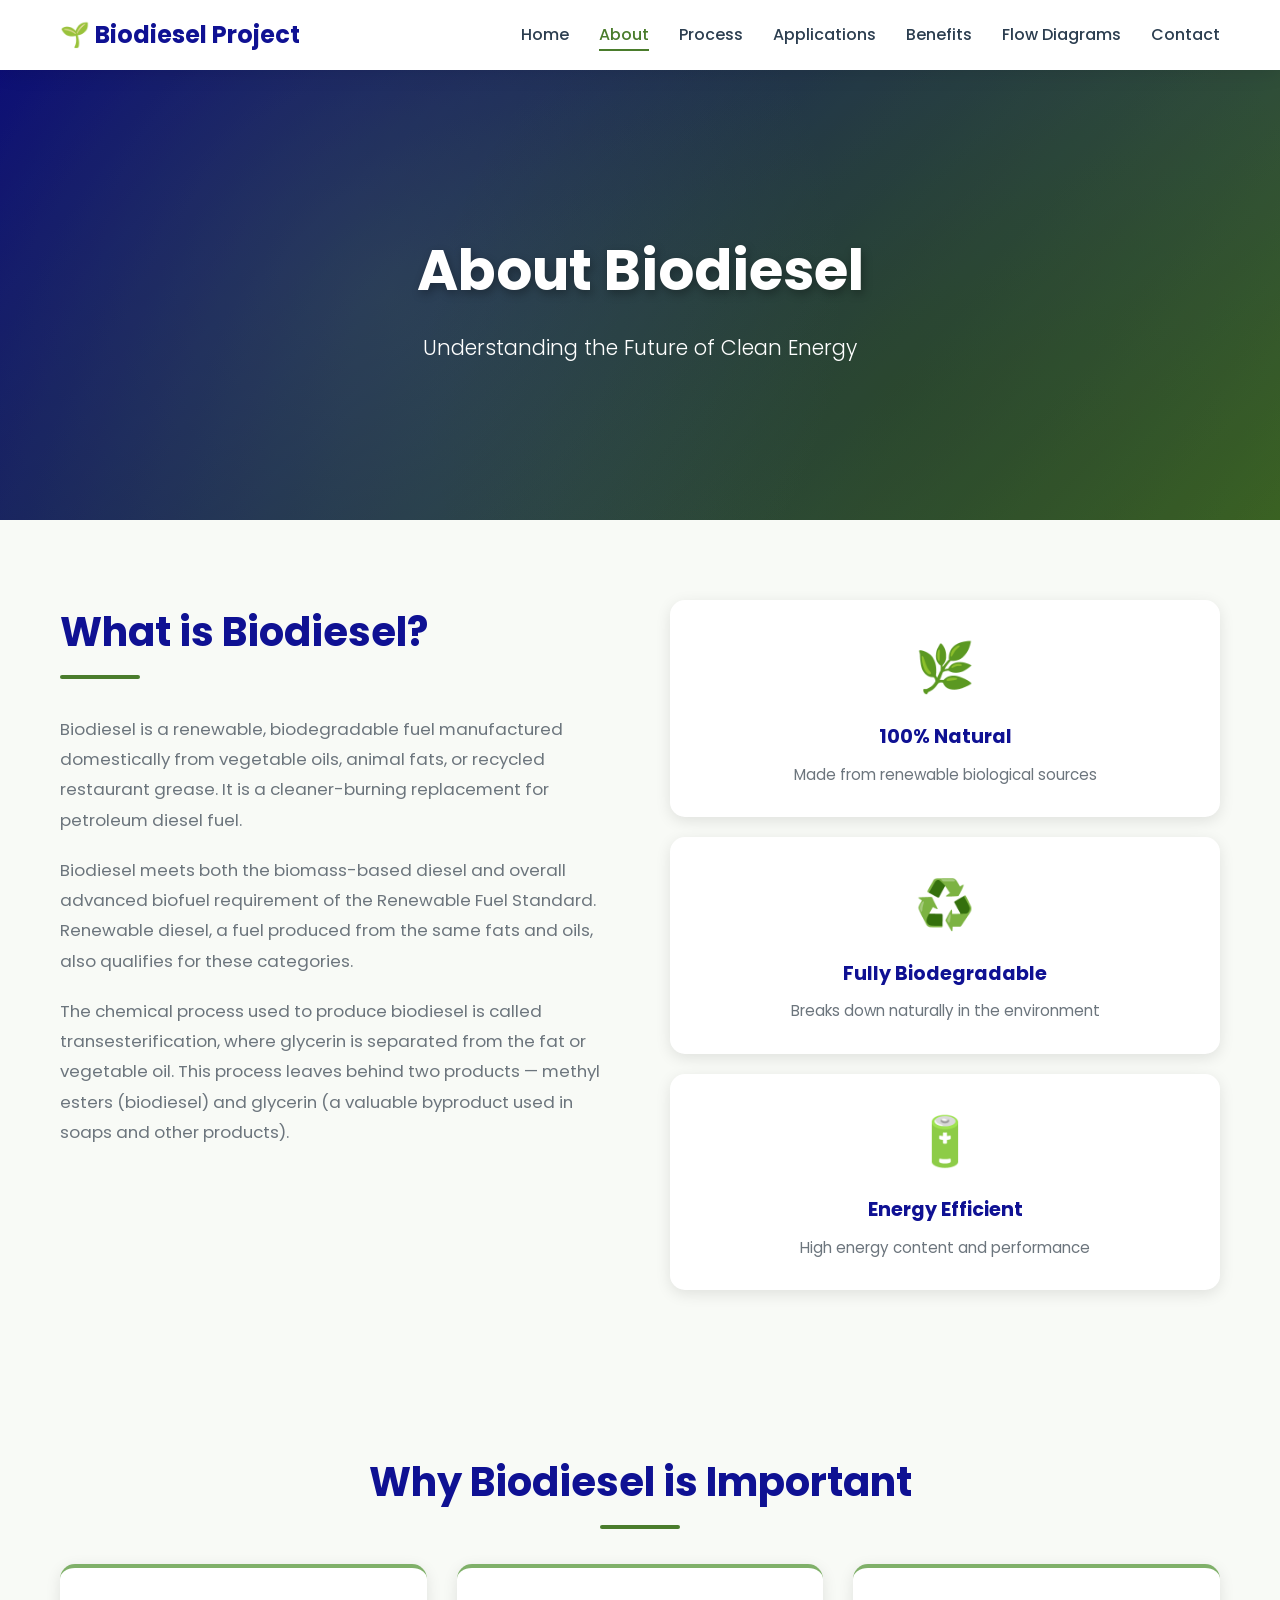
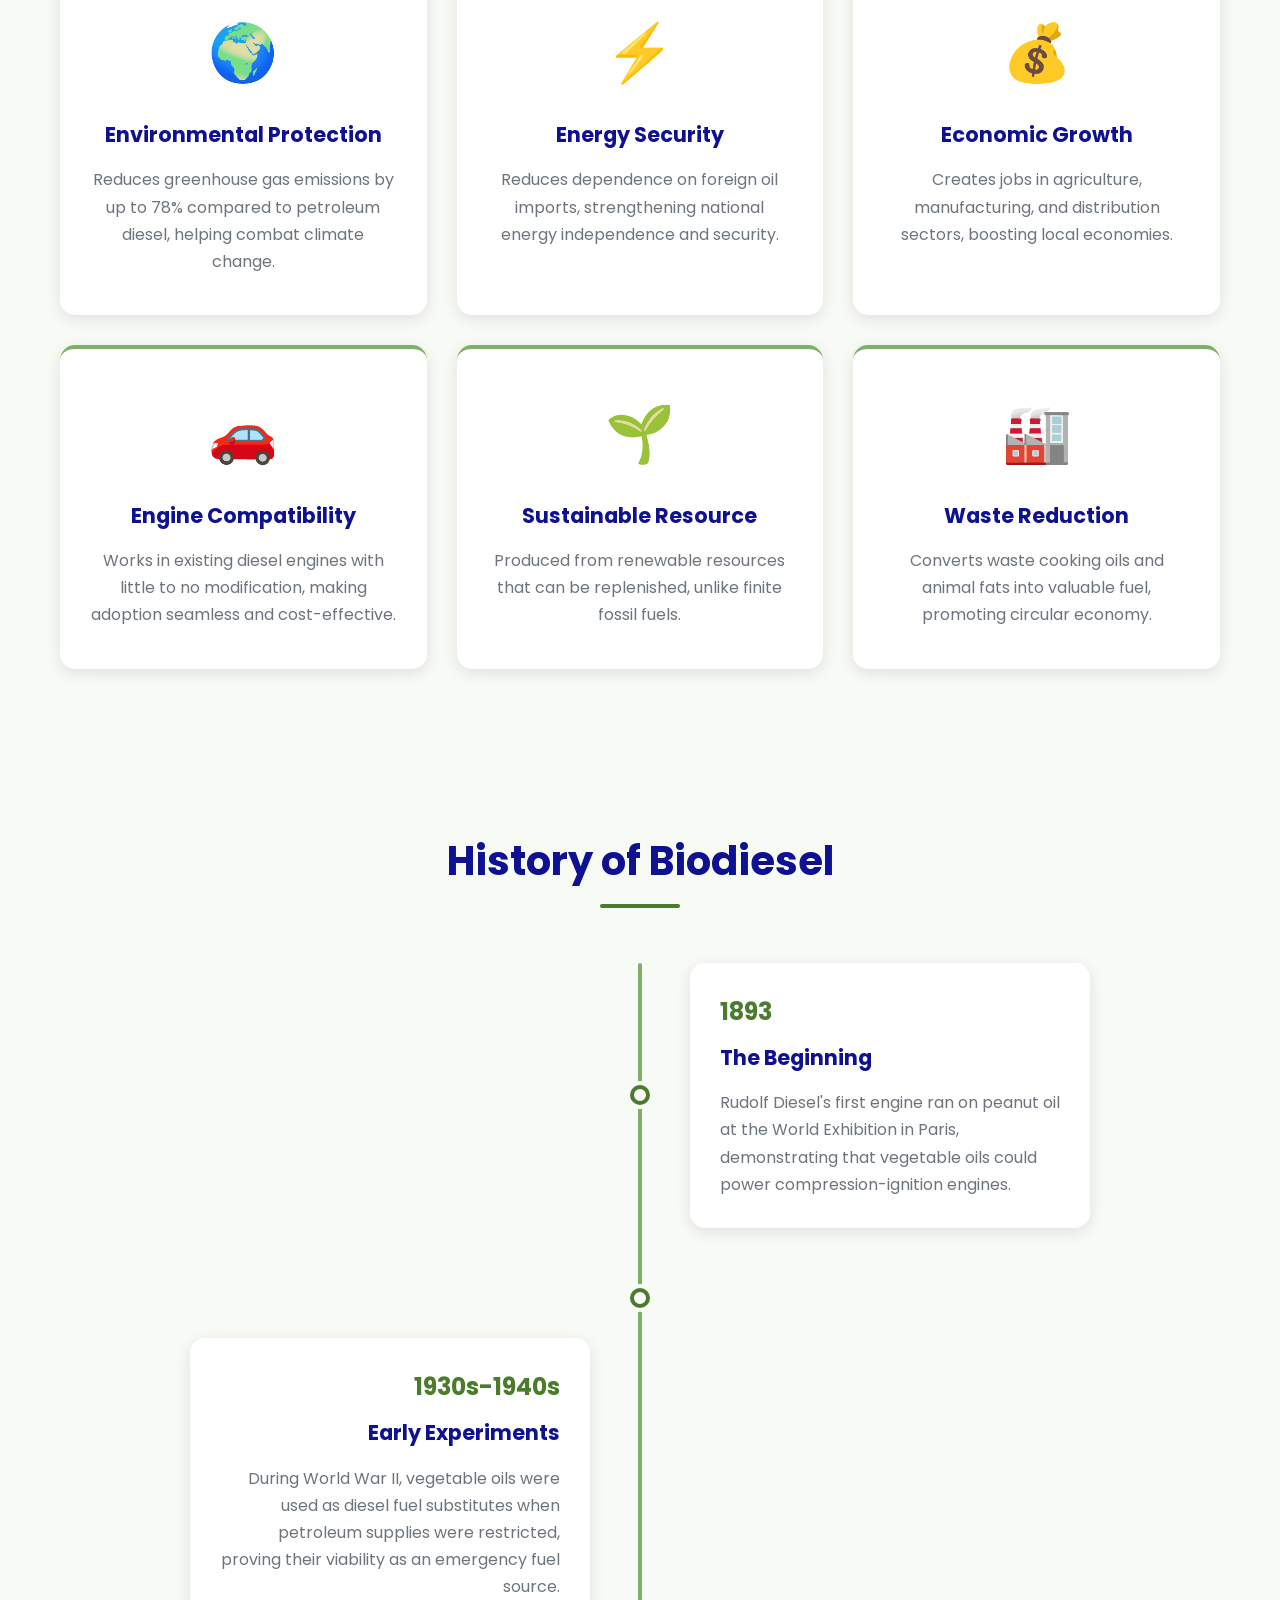
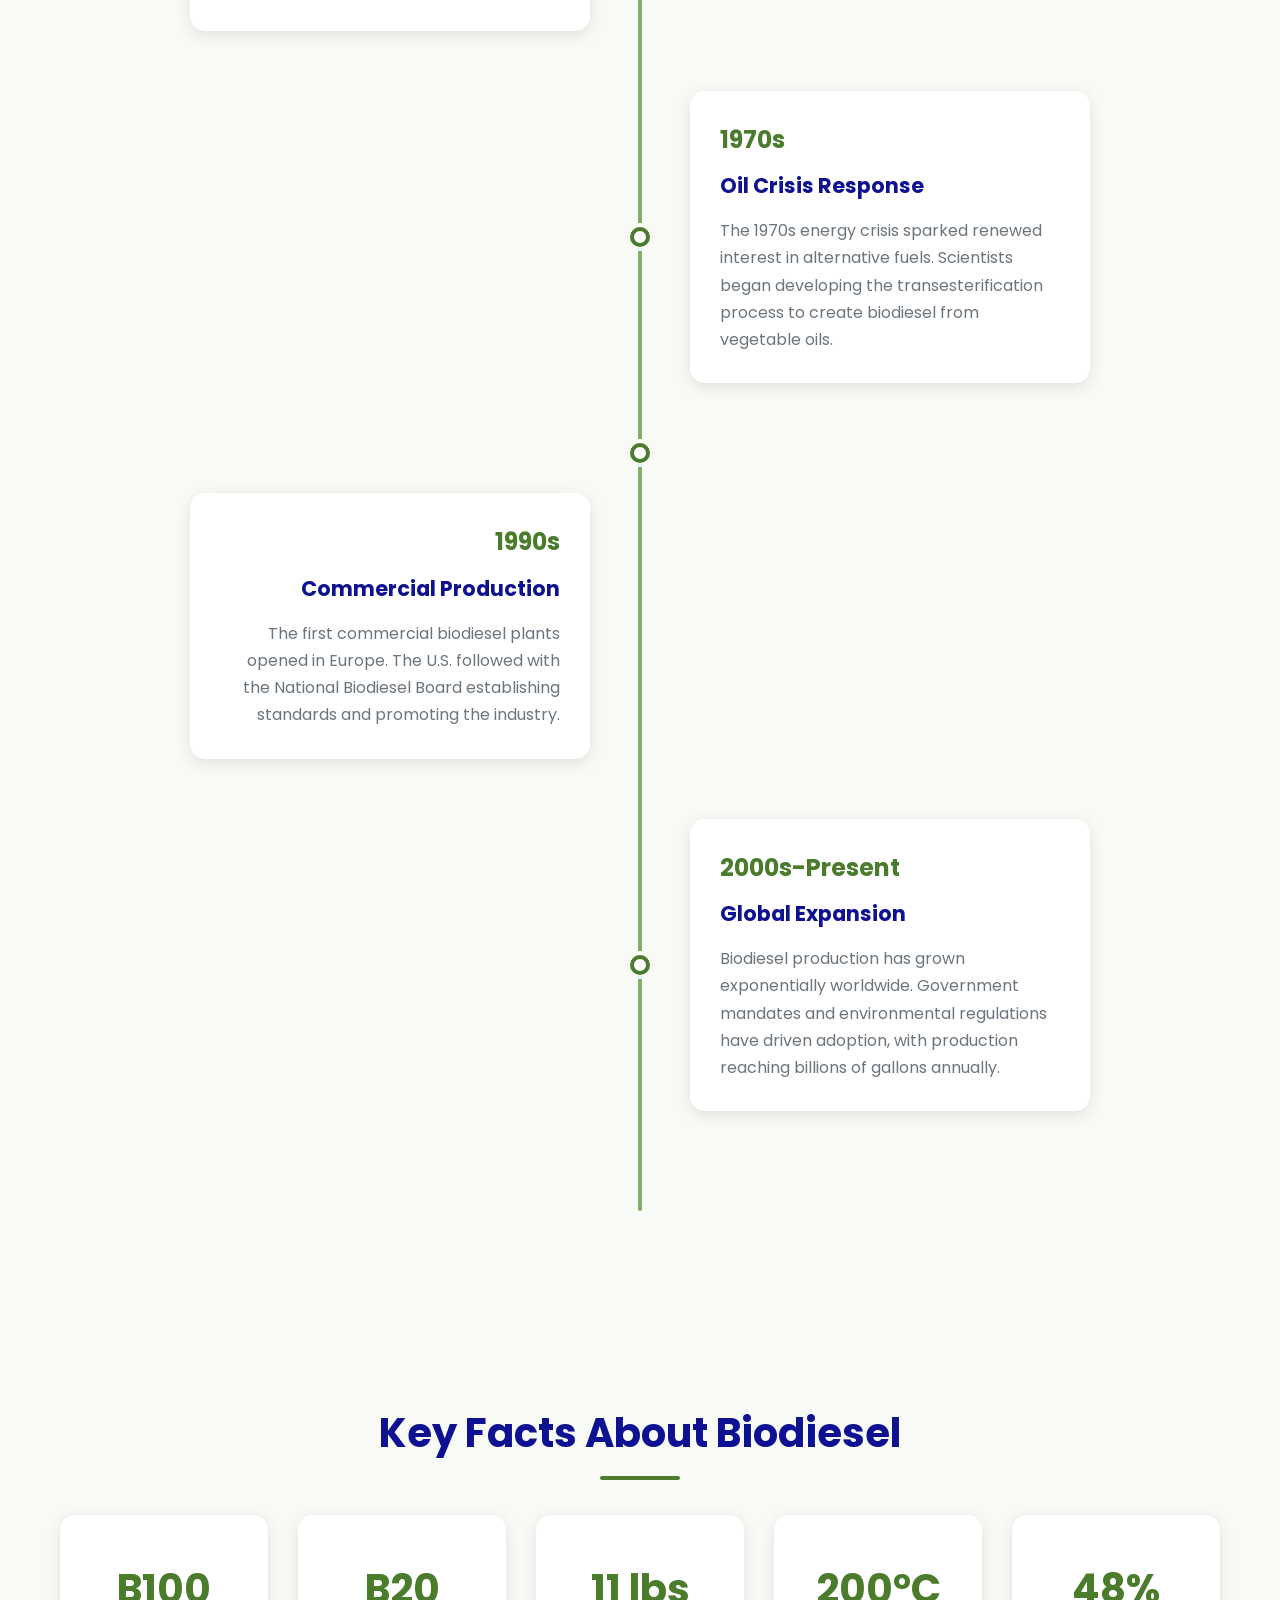
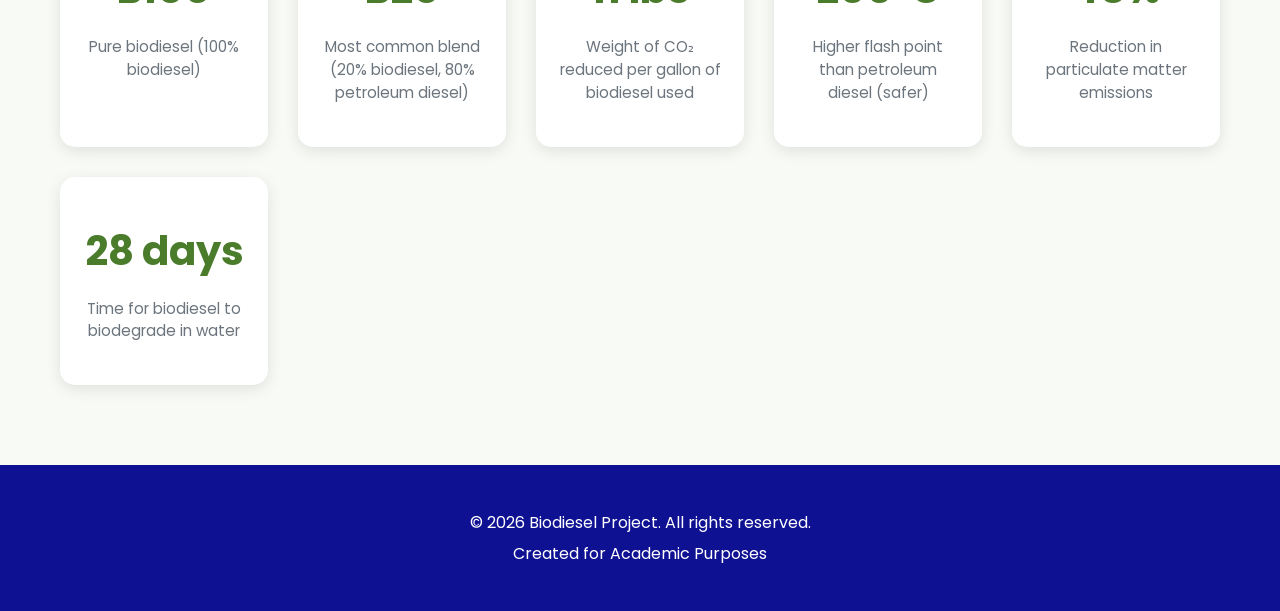
==== commit 740405f8: "done" ====
--- a/about.html
+++ b/about.html
@@ -18,7 +18,7 @@
                 <li><a href="process.html" class="nav-link">Process</a></li>
                 <li><a href="applications.html" class="nav-link">Applications</a></li>
                 <li><a href="benefits.html" class="nav-link">Benefits</a></li>
-                <li><a href="future.html" class="nav-link">Future Scope</a></li>
+                <li><a href="future.html" class="nav-link">Flow Diagrams</a></li>
                 <li><a href="contact.html" class="nav-link">Contact</a></li>
             </ul>
             <div class="hamburger">
